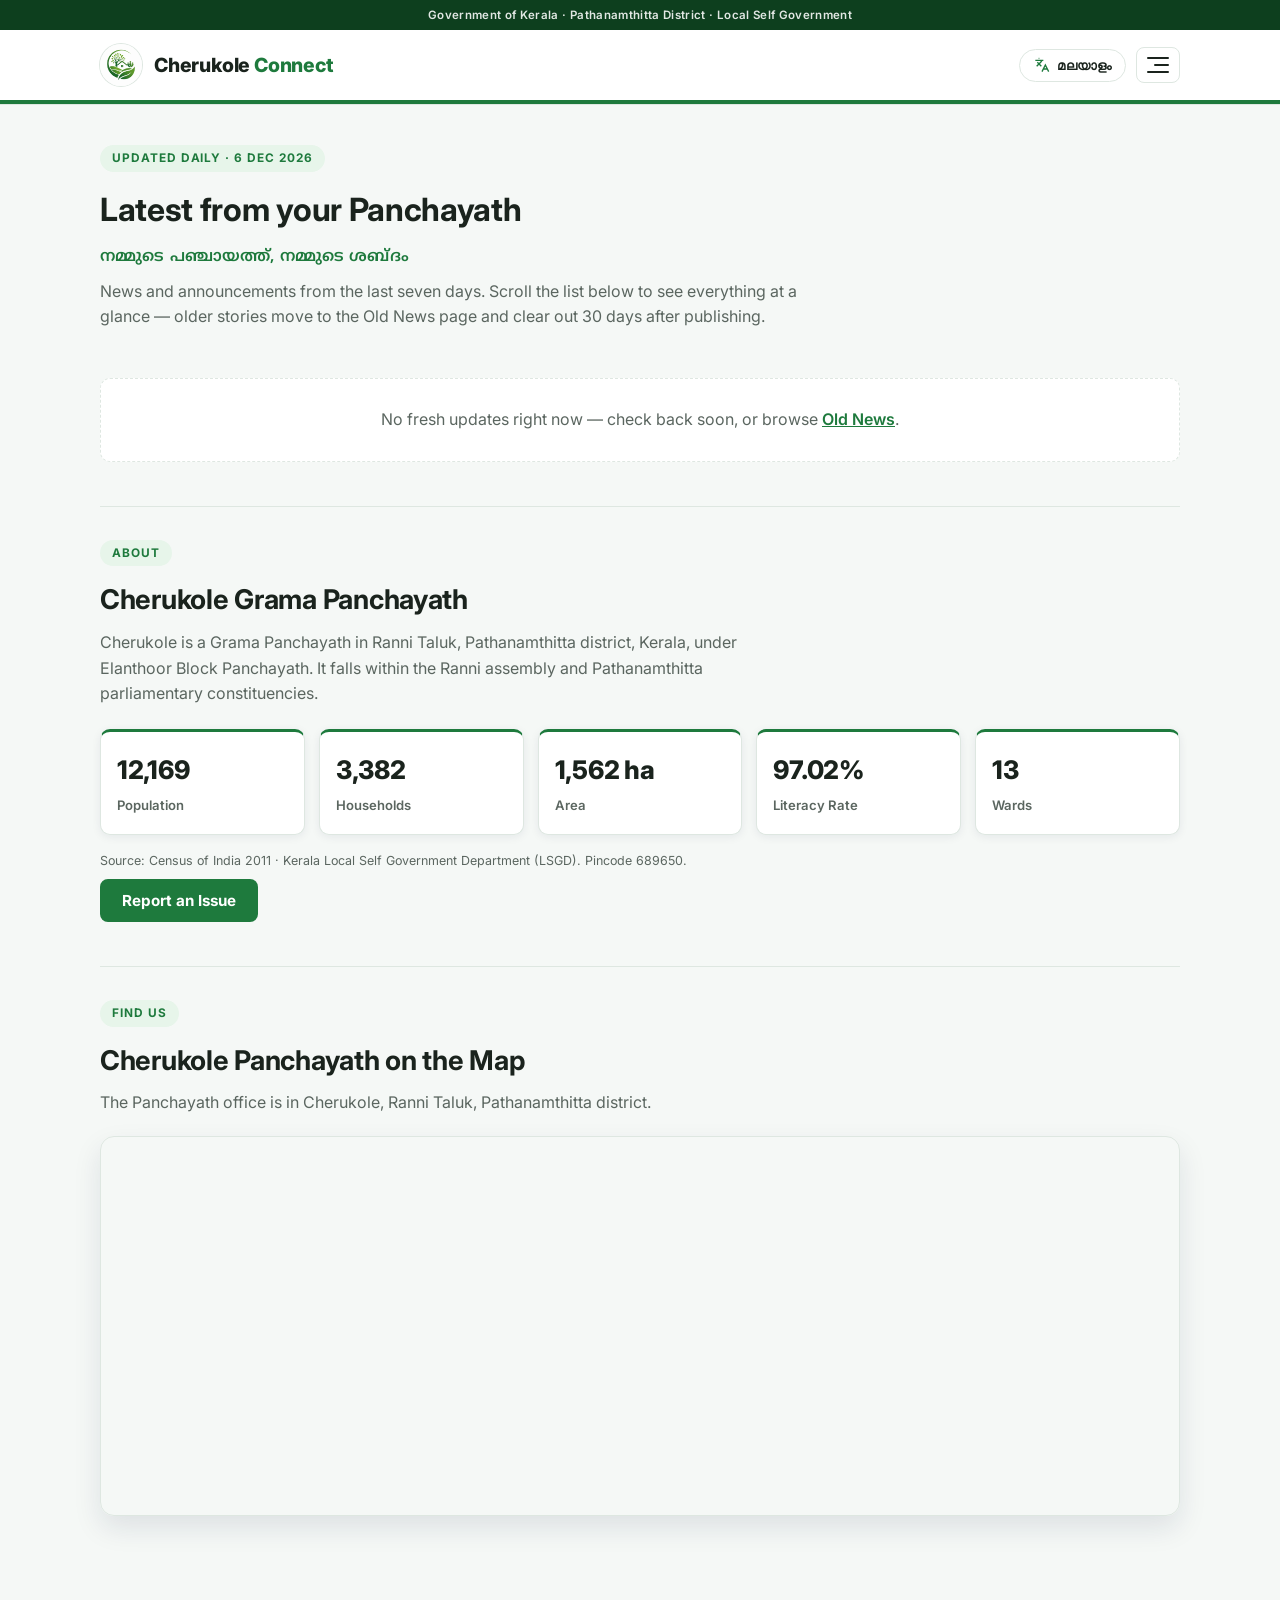
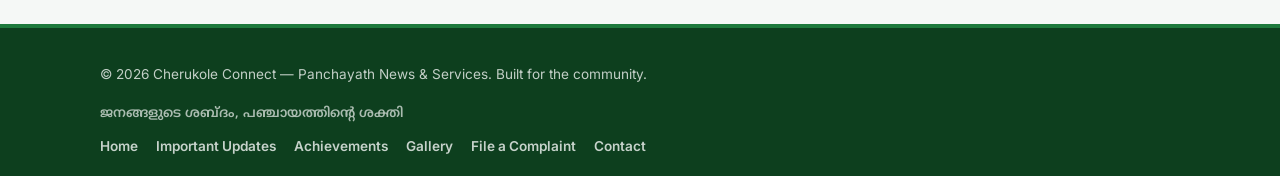
==== index.html @ ba0c5af2 "SEO audit and bug fixes; domain/ranking unaffected SEO/sitemap review: - sitemap.xml, robots.txt, CN" ====
<!DOCTYPE html>
<html lang="en">
<head>
<meta charset="UTF-8">
<meta name="viewport" content="width=device-width, initial-scale=1.0">
<title>Cherukole Connect | Official Portal of Cherukole Grama Panchayat</title>

<!-- ===== SEO: core meta tags ===== -->
<meta name="description" content="Cherukole Connect is the official news and services portal for Cherukole Grama Panchayath, Kerala. Get the latest updates, announcements, achievements, gallery, and file complaints online.">
<meta name="keywords" content="Cherukole Grama Panchayath, Cherukole Connect, Kerala panchayath, panchayath news, panchayath services, grama panchayath, file complaint panchayath, ചെറുകോൽ ഗ്രാമപഞ്ചായത്ത്">
<meta name="author" content="Cherukole Grama Panchayath">
<meta name="robots" content="index, follow">
<link rel="canonical" href="https://cherukoleconnect.in/">

<!-- ===== SEO: Open Graph (Facebook/WhatsApp link previews) ===== -->
<meta property="og:type" content="website">
<meta property="og:site_name" content="Cherukole Connect">
<meta property="og:title" content="Cherukole Connect — Panchayath News &amp; Services">
<meta property="og:description" content="Official news and services portal for Cherukole Grama Panchayath, Kerala. Latest updates, achievements, gallery, and online complaint filing.">
<meta property="og:image" content="https://cherukoleconnect.in/logo.png">
<meta property="og:url" content="https://cherukoleconnect.in/">
<meta property="og:locale" content="en_IN">
<meta property="og:locale:alternate" content="ml_IN">

<!-- ===== SEO: Twitter Card ===== -->
<meta name="twitter:card" content="summary">
<meta name="twitter:title" content="Cherukole Connect — Panchayath News &amp; Services">
<meta name="twitter:description" content="Official news and services portal for Cherukole Grama Panchayath, Kerala.">
<meta name="twitter:image" content="https://cherukoleconnect.in/logo.png">

<!-- ===== SEO: favicon (reuses existing logo) ===== -->
<link rel="icon" type="image/png" href="logo.png">
<link rel="apple-touch-icon" href="logo.png">
<meta name="theme-color" content="#1E7A3D">

<!-- ===== SEO: structured data for local government org ===== -->
<script type="application/ld+json">
{
  "@context": "https://schema.org",
  "@type": "GovernmentOrganization",
  "name": "Cherukole Grama Panchayath",
  "alternateName": "Cherukole Connect",
  "url": "https://cherukoleconnect.in/",
  "logo": "https://cherukoleconnect.in/logo.png",
  "address": {
    "@type": "PostalAddress",
    "addressLocality": "Cherukole",
    "addressRegion": "Kerala",
    "postalCode": "689650",
    "addressCountry": "IN"
  }
}
</script>

<link rel="preconnect" href="https://fonts.googleapis.com">
<link rel="preconnect" href="https://fonts.gstatic.com" crossorigin>
<link href="https://fonts.googleapis.com/css2?family=Inter:wght@400;500;600;700;800&family=Noto+Sans+Malayalam:wght@400;500;600;700;800&display=swap" rel="stylesheet">
<link rel="stylesheet" href="styles.css">
</head>
<body>

<!-- ===== OFFICIAL STRIP — identifies this as a government/Panchayath
     site (state + district), not an emblem/seal (those aren't ours to
     reproduce) — just a plain text utility bar, a common pattern on
     Indian government portals. ===== -->
<div class="gov-strip" data-i18n="gov.strip">Government of Kerala &middot; Pathanamthitta District &middot; Local Self Government</div>

<!-- ===== HEADER ===== -->
<header class="site-header">
  <div class="header-inner">
    <div class="header-top">
      <div class="brand">
        <div class="brand-emblem">
          <img src="logo.png" alt="Cherukole Connect logo">
        </div>
        <div class="brand-text">
          <h1>Cherukole <span>Connect</span></h1>
        </div>
      </div>

      <div class="header-actions">
        <button class="lang-toggle" id="langToggle" type="button" aria-label="Switch language / ഭാഷ മാറ്റുക">
          <svg width="16" height="16" viewBox="0 0 24 24" fill="none" stroke="currentColor" stroke-width="2" aria-hidden="true"><path d="M5 8l6 6M4 14l6-6 2-3M2 5h12M7 2h1M22 22l-5-10-5 10M14 18h6"/></svg>
          <span id="langToggleLabel">മലയാളം</span>
        </button>
        <button class="nav-toggle" id="navToggle" aria-label="Toggle menu" aria-expanded="false">
          <span></span><span></span><span></span>
        </button>
      </div>
    </div>

    <nav class="site-nav" id="siteNav">
      <button class="nav-link active" data-tab="home" data-i18n="nav.home">Home</button>
      <button class="nav-link" data-tab="updates" data-i18n="nav.updates">Important Updates</button>
      <button class="nav-link" data-tab="achievements" data-i18n="nav.achievements">Achievements</button>
      <button class="nav-link" data-tab="oldnews" data-i18n="nav.oldnews">Old News</button>
      <button class="nav-link" data-tab="gallery" data-i18n="nav.gallery">Gallery</button>
      <button class="nav-link" data-tab="complaint" data-i18n="nav.complaint">File a Complaint</button>
      <button class="nav-link" data-tab="contact" data-i18n="nav.contact">Contact</button>
    </nav>
  </div>

  <div class="kasavu-border" aria-hidden="true"></div>
</header>

<main>

  <!-- ===== HOME / LATEST NEWS ===== -->
  <section class="tab-panel active" id="tab-home">

    <!-- ===== LIVE RAIN / WEATHER ALERT — hidden unless an active alert
         for the configured district is present in the sheet; polls on
         the same auto-refresh cycle as the rest of the site content. ===== -->
    <div class="weather-alert-banner" id="weatherAlertBanner" role="alert" hidden>
      <span class="weather-alert-dot" aria-hidden="true"></span>
      <div class="weather-alert-text">
        <p class="weather-alert-headline" id="weatherAlertHeadline"></p>
        <p class="weather-alert-detail" id="weatherAlertDetail"></p>
      </div>
      <span class="weather-alert-updated" id="weatherAlertUpdated"></span>
    </div>

    <!-- Auto-rotating image carousel — highlights from the Gallery -->
    <div class="carousel" id="homeCarousel" role="region" aria-roledescription="carousel" aria-label="Panchayath highlights">
      <div class="carousel-track" id="carouselTrack"></div>

      <button type="button" class="carousel-arrow carousel-arrow-prev" id="carouselPrev" aria-label="Previous slide">
        <svg width="20" height="20" viewBox="0 0 24 24" fill="none" stroke="currentColor" stroke-width="2.4"><path d="M15 18l-6-6 6-6"/></svg>
      </button>
      <button type="button" class="carousel-arrow carousel-arrow-next" id="carouselNext" aria-label="Next slide">
        <svg width="20" height="20" viewBox="0 0 24 24" fill="none" stroke="currentColor" stroke-width="2.4"><path d="M9 18l6-6-6-6"/></svg>
      </button>

      <div class="carousel-dots" id="carouselDots" role="tablist" aria-label="Slide selector"></div>
    </div>

    <div class="hero">
      <p class="eyebrow"><span data-i18n="home.eyebrow">Updated daily</span> &middot; <span id="todayDate"></span></p>
      <h2 data-i18n="home.title">Latest from your Panchayath</h2>
      <p class="hero-tagline-ml">നമ്മുടെ പഞ്ചായത്ത്, നമ്മുടെ ശബ്ദം</p>
      <p class="hero-sub" data-i18n="home.sub">News and announcements from the last seven days. Scroll the list below to see everything at a glance — older stories move to the Old News page and clear out 30 days after publishing.</p>
    </div>

    <!-- Uniform-size news cards in a scrollable panel -->
    <div class="latest-scroll" id="latestScroll">
      <div class="news-grid" id="latestNewsGrid"></div>
    </div>
    <p class="empty-state" id="latestEmptyState" hidden><span data-i18n="home.emptyPre">No fresh updates right now &mdash; check back soon, or browse</span> <button class="link-btn" data-tab="oldnews" data-i18n="nav.oldnews">Old News</button>.</p>

    <!-- ===== ABOUT — factual background on the Panchayath itself.
         Static (edited in this file, not the Sheet) since it changes
         almost never. Figures are from Census 2011 and Kerala LSGD
         records; sourced and dated in the small print below so it's
         clear this isn't live data. ===== -->
    <div class="about-section">
      <div class="helpdesk-heading">
        <p class="eyebrow" data-i18n="about.eyebrow">About</p>
        <h2 data-i18n="about.title">Cherukole Grama Panchayath</h2>
        <p class="hero-sub" data-i18n="about.desc">Cherukole is a Grama Panchayath in Ranni Taluk, Pathanamthitta district, Kerala, under Elanthoor Block Panchayath. It falls within the Ranni assembly and Pathanamthitta parliamentary constituencies.</p>
      </div>
      <div class="about-grid">
        <div class="about-stat">
          <span class="about-stat-value">12,169</span>
          <span class="about-stat-label" data-i18n="about.population">Population</span>
        </div>
        <div class="about-stat">
          <span class="about-stat-value">3,382</span>
          <span class="about-stat-label" data-i18n="about.households">Households</span>
        </div>
        <div class="about-stat">
          <span class="about-stat-value">1,562 ha</span>
          <span class="about-stat-label" data-i18n="about.area">Area</span>
        </div>
        <div class="about-stat">
          <span class="about-stat-value">97.02%</span>
          <span class="about-stat-label" data-i18n="about.literacy">Literacy Rate</span>
        </div>
        <div class="about-stat">
          <span class="about-stat-value">13</span>
          <span class="about-stat-label" data-i18n="about.wards">Wards</span>
        </div>
      </div>
      <p class="about-source" data-i18n="about.source">Source: Census of India 2011 &middot; Kerala Local Self Government Department (LSGD). Pincode 689650.</p>
    </div>

    <!-- ===== HELP DESK — quick-dial contacts for officials & ward members ===== -->
    <div class="helpdesk-section" id="helpDeskSection">
      <div class="helpdesk-heading">
        <p class="eyebrow" data-i18n="helpdesk.eyebrow">Quick Contacts</p>
        <h2 data-i18n="helpdesk.title">Help Desk</h2>
        <p class="hero-sub" data-i18n="helpdesk.sub">Reach out directly to Panchayath officials and ward members — tap a card to call.</p>
      </div>
      <div class="helpdesk-grid" id="helpDeskGrid"></div>
      <p class="helpdesk-subhead" id="helpDeskWardHeading" data-i18n="helpdesk.wardHeading" hidden>Ward Members</p>
      <div class="helpdesk-grid helpdesk-grid-ward" id="helpDeskWardGrid"></div>
    </div>

    <button type="button" class="btn-secondary report-issue-btn" data-tab="complaint" data-i18n="home.reportIssue">Report an Issue</button>

    <!-- ===== MAP — location of the Panchayath. Plain Google Maps
         embed by place name (no API key needed), so it needs no
         setup and won't break if never configured further. ===== -->
    <div class="map-section">
      <div class="helpdesk-heading">
        <p class="eyebrow" data-i18n="map.eyebrow">Find Us</p>
        <h2 data-i18n="map.title">Cherukole Panchayath on the Map</h2>
        <p class="hero-sub" data-i18n="map.sub">The Panchayath office is in Cherukole, Ranni Taluk, Pathanamthitta district.</p>
      </div>
      <div class="map-embed">
        <iframe
          src="https://www.google.com/maps?q=Cherukole+Grama+Panchayat+Office,+Pathanamthitta,+Kerala&output=embed"
          loading="lazy"
          referrerpolicy="no-referrer-when-downgrade"
          title="Map showing Cherukole Grama Panchayath"></iframe>
      </div>
    </div>

  </section>

  <!-- ===== IMPORTANT UPDATES ===== -->
  <section class="tab-panel" id="tab-updates">
    <div class="hero hero-small">
      <p class="eyebrow" data-i18n="updates.eyebrow">Notices &amp; Circulars</p>
      <h2 data-i18n="updates.title">Important Updates</h2>
      <p class="hero-sub" data-i18n="updates.sub">Deadlines, office notices, and announcements that need your attention.</p>
    </div>
    <div class="updates-list" id="updatesGrid"></div>
    <p class="empty-state" id="updatesEmptyState" hidden data-i18n="updates.empty">No important updates at the moment.</p>
  </section>

  <!-- ===== ACHIEVEMENTS ===== -->
  <section class="tab-panel" id="tab-achievements">
    <div class="hero hero-small">
      <p class="eyebrow" data-i18n="achievements.eyebrow">Milestones</p>
      <h2 data-i18n="achievements.title">Achievements</h2>
      <p class="hero-sub" data-i18n="achievements.sub">Projects completed and recognitions earned by the Panchayath.</p>
    </div>
    <div class="achievements-grid" id="achievementsGrid"></div>
    <p class="empty-state" id="achievementsEmptyState" hidden data-i18n="achievements.empty">No achievements listed yet.</p>
  </section>

  <!-- ===== OLD NEWS ===== -->
  <section class="tab-panel" id="tab-oldnews">
    <div class="hero hero-small">
      <p class="eyebrow" data-i18n="oldnews.eyebrow">Archive</p>
      <h2 data-i18n="nav.oldnews">Old News</h2>
      <p class="hero-sub" data-i18n="oldnews.sub">Stories older than seven days live here for 30 days from their publish date, then they're cleared automatically.</p>
    </div>
    <div class="news-list" id="oldNewsGrid"></div>
    <p class="empty-state" id="oldEmptyState" hidden data-i18n="oldnews.empty">Nothing in the archive at the moment.</p>
  </section>

  <!-- ===== GALLERY ===== -->
  <section class="tab-panel" id="tab-gallery">
    <div class="hero hero-small">
      <p class="eyebrow" data-i18n="gallery.eyebrow">Around the Panchayath</p>
      <h2 data-i18n="gallery.title">Photo Gallery</h2>
      <p class="hero-sub" data-i18n="gallery.sub">Capturing Cherukole Panchayath's initiatives, emergency response, community events, and public services.</p>
    </div>
    <div class="gallery-grid" id="galleryGrid"></div>
  </section>

  <!-- ===== COMPLAINT BOX ===== -->
  <section class="tab-panel" id="tab-complaint">
    <div class="hero hero-small">
      <p class="eyebrow" data-i18n="complaint.eyebrow">Grievance Redressal</p>
      <h2 data-i18n="nav.complaint">File a Complaint</h2>
      <p class="hero-tagline-ml">പ്രശ്നങ്ങൾ റിപ്പോർട്ട് ചെയ്യൂ, മാറ്റം സൃഷ്ടിക്കൂ</p>
      <p class="hero-sub" data-i18n="complaint.sub">Fill in the details below. Submitting opens WhatsApp with your message pre-filled, ready to send to the Panchayath office.</p>
    </div>

    <form class="panel-card form-card" id="complaintForm">
      <label>
        <span data-i18n="complaint.name">Full name</span>
        <input type="text" id="cName" required data-i18n-placeholder="complaint.namePh" placeholder="Your name">
      </label>
      <label>
        <span data-i18n="complaint.ward">Ward / area</span>
        <input type="text" id="cWard" data-i18n-placeholder="complaint.wardPh" placeholder="e.g. Ward 7">
      </label>
      <label>
        <span data-i18n="complaint.phone">Phone number</span>
        <input type="tel" id="cPhone" required data-i18n-placeholder="complaint.phonePh" placeholder="10-digit mobile number">
      </label>
      <label>
        <span data-i18n="complaint.details">Complaint details</span>
        <textarea id="cMessage" rows="5" required data-i18n-placeholder="complaint.detailsPh" placeholder="Describe the issue&hellip;"></textarea>
      </label>
      <button type="submit" class="btn-primary">
        <svg width="18" height="18" viewBox="0 0 24 24" fill="currentColor" aria-hidden="true"><path d="M17.5 14.4c-.3-.1-1.6-.8-1.9-.9-.3-.1-.4-.1-.6.1-.2.3-.7.9-.8 1-.1.2-.3.2-.5.1-1.5-.7-2.4-1.3-3.4-2.9-.3-.4.3-.4.7-1.3.1-.2 0-.4 0-.5C11 9.7 10.6 8.6 10.4 8.1c-.2-.4-.4-.4-.6-.4h-.5c-.2 0-.5.1-.7.3-.3.3-1 1-1 2.4s1.1 2.8 1.2 3c.1.2 2.1 3.2 5.1 4.5.7.3 1.3.5 1.7.6.7.2 1.4.2 1.9.1.6-.1 1.6-.7 1.9-1.3.2-.6.2-1.2.2-1.3-.1-.1-.3-.2-.6-.3z"/><path d="M12 2C6.5 2 2 6.5 2 12c0 1.9.5 3.7 1.5 5.3L2 22l4.9-1.3C8.4 21.5 10.1 22 12 22c5.5 0 10-4.5 10-10S17.5 2 12 2zm0 18c-1.7 0-3.3-.5-4.7-1.3l-.3-.2-3.2.9.9-3.1-.2-.3C3.6 14.5 3 13.3 3 12c0-5 4-9 9-9s9 4 9 9-4 9-9 9z"/></svg>
        <span data-i18n="complaint.send">Send via WhatsApp</span>
      </button>
      <p class="form-note" data-i18n="complaint.note">You'll be redirected to WhatsApp to review and send your message.</p>
    </form>
  </section>

  <!-- ===== CONTACT ===== -->
  <section class="tab-panel" id="tab-contact">
    <div class="hero hero-small">
      <p class="eyebrow" data-i18n="contact.eyebrow">Get in Touch</p>
      <h2 data-i18n="contact.title">Contact the Office</h2>
      <p class="hero-sub" data-i18n="contact.sub">Visit, call, or write to us &mdash; we're here on working days.</p>
    </div>

    <div class="contact-grid">
      <div class="panel-card contact-info">
        <h3 data-i18n="contact.officeTitle">Panchayath Office</h3>
        <ul>
          <li>
            <svg width="18" height="18" viewBox="0 0 24 24" fill="none" stroke="currentColor" stroke-width="2"><path d="M12 21s-7-6.5-7-11a7 7 0 0 1 14 0c0 4.5-7 11-7 11z"/><circle cx="12" cy="10" r="2.5"/></svg>
            <span data-i18n="contact.address">Cherukole, Pathanamthitta, Kerala &ndash; 689650</span>
          </li>
          <li>
            <svg width="18" height="18" viewBox="0 0 24 24" fill="none" stroke="currentColor" stroke-width="2"><path d="M22 16.9v3a2 2 0 0 1-2.2 2 19.8 19.8 0 0 1-8.6-3 19.5 19.5 0 0 1-6-6 19.8 19.8 0 0 1-3-8.7A2 2 0 0 1 4.1 2h3a2 2 0 0 1 2 1.7c.1.9.3 1.8.6 2.7a2 2 0 0 1-.4 2.1L8.1 9.6a16 16 0 0 0 6 6l1.1-1.2a2 2 0 0 1 2.1-.4c.9.3 1.8.5 2.7.6a2 2 0 0 1 1.7 2z"/></svg>
            <span>0468&ndash;2212098 &nbsp;/&nbsp; <span id="contactWaDisplay">+91 XXXXX XXXXX</span></span>
          </li>
          <li>
            <svg width="18" height="18" viewBox="0 0 24 24" fill="none" stroke="currentColor" stroke-width="2"><rect x="3" y="5" width="18" height="14" rx="2"/><path d="m3 7 9 6 9-6"/></svg>
            <span>cherukolegp@gmail.com</span>
          </li>
          <li>
            <svg width="18" height="18" viewBox="0 0 24 24" fill="none" stroke="currentColor" stroke-width="2"><circle cx="12" cy="12" r="9"/><path d="M12 7v5l3 3"/></svg>
            <span data-i18n="contact.hours">Monday&ndash;Saturday, 10:00 AM &ndash; 5:00 PM</span>
          </li>
        </ul>
      </div>

      <form class="panel-card form-card" id="contactForm">
        <label>
          <span data-i18n="contact.name">Name</span>
          <input type="text" id="ctName" required data-i18n-placeholder="contact.namePh" placeholder="Your name">
        </label>
        <label>
          <span data-i18n="contact.email">Email</span>
          <input type="email" id="ctEmail" required data-i18n-placeholder="contact.emailPh" placeholder="you@example.com">
        </label>
        <label>
          <span data-i18n="contact.message">Message</span>
          <textarea id="ctMessage" rows="4" required data-i18n-placeholder="contact.messagePh" placeholder="How can we help?"></textarea>
        </label>
        <button type="submit" class="btn-secondary" data-i18n="contact.send">Send Message</button>
        <p class="form-note" data-i18n="contact.note">Opens your email app with this message ready to send.</p>
      </form>
    </div>
  </section>

</main>

<footer class="site-footer">
  <div class="kasavu-border" aria-hidden="true"></div>
  <div class="footer-inner">
    <div class="footer-main">
      <p><span>&copy;</span> <span id="year"></span> <span data-i18n="footer.text">Cherukole Connect &mdash; Panchayath News &amp; Services. Built for the community.</span></p>
      <p class="footer-tagline-ml">ജനങ്ങളുടെ ശബ്ദം, പഞ്ചായത്തിന്റെ ശക്തി</p>
    </div>
    <div class="footer-links">
      <button class="link-btn" data-tab="home" data-i18n="nav.home">Home</button>
      <button class="link-btn" data-tab="updates" data-i18n="nav.updates">Important Updates</button>
      <button class="link-btn" data-tab="achievements" data-i18n="nav.achievements">Achievements</button>
      <button class="link-btn" data-tab="gallery" data-i18n="nav.gallery">Gallery</button>
      <button class="link-btn" data-tab="complaint" data-i18n="nav.complaint">File a Complaint</button>
      <button class="link-btn" data-tab="contact" data-i18n="nav.contact">Contact</button>
    </div>
  </div>
</footer>

<script src="script.js"></script>
</body>
</html>
---- styles.css ----
/* =========================================================
   TOKENS
   Modern, minimal civic/government palette, tied to the actual
   logo mark: a clean mid-dark green as primary, warm amber for
   emphasis/alerts, neutral (faintly green-tinted) grays. Deliberately
   flat — no gradients, no gold, no ornamental texture.
   ========================================================= */
:root{
  --white:      #FFFFFF;
  --paper:      #F5F8F6;   /* page background */
  --surface:    #FFFFFF;   /* card/panel background */
  --ink:        #1A231D;
  --ink-soft:   #5B6660;
  --border:     #DEE7E1;

  --primary:       #1E7A3D;  /* logo green */
  --primary-dark:  #145C2C;
  --primary-darker:#0D3F1E;
  --primary-light: #E7F5EA;  /* pale green tint for surfaces */

  --accent:       #C4780F;  /* amber — CTAs, highlights, "fresh" tags */
  --accent-light: #FCEFD9;
  --accent-dark:  #93590A;

  --danger:       #B3261E;
  --danger-light: #FBEAE9;
  --warning:      #C4780F;
  --warning-light:#FCEFD9;
  --caution:      #A38300;
  --caution-light:#FBF6DC;

  --font-body:    'Inter', 'Mukta', sans-serif;
  --font-body-ml: 'Noto Sans Malayalam', 'Inter', sans-serif;
  --font-display: 'Inter', 'Mukta', sans-serif;

  --radius:    10px;
  --radius-lg: 14px;
  --shadow:    0 12px 28px rgba(18,32,64,.10);
  --shadow-sm: 0 2px 10px rgba(18,32,64,.07);
}

*{ box-sizing: border-box; }
html{ scroll-behavior: smooth; }

html, body{
  max-width: 100%;
  overflow-x: hidden;
}

body{
  margin:0;
  background: var(--paper);
  color: var(--ink);
  font-family: var(--font-body);
  font-size: 16px;
  line-height: 1.6;
}

html[lang="ml"] body{
  font-family: var(--font-body-ml);
}
html[lang="ml"] h1, html[lang="ml"] h2, html[lang="ml"] h3{
  font-family: var(--font-body-ml);
  font-weight: 700;
}

/* The "CherukoleConnect" wordmark stays in Latin script even when
   the site is switched to Malayalam. */
html[lang="ml"] .brand-text h1{
  font-family: var(--font-display);
  font-weight: 800;
}

h1,h2,h3{
  font-family: var(--font-display);
  font-weight: 700;
  color: var(--ink);
  margin: 0 0 .3em;
  letter-spacing: -.01em;
}

a{ color: inherit; }
button{ font-family: inherit; cursor:pointer; }

/* =========================================================
   TOP IDENTITY BAR — a single flat strip of institutional
   blue, standing in for the old decorative kasavu border.
   Quiet, flat, and unambiguous rather than ornamental.
   ========================================================= */
.kasavu-border{
  height: 4px;
  width: 100%;
  background: var(--primary);
}

/* =========================================================
   GOV STRIP — plain text utility bar identifying this as a
   government/Panchayath site (state + district), the way most
   Indian government portals lead with one. Deliberately just
   text on a flat dark surface — no emblem/seal, since those
   aren't ours to reproduce.
   ========================================================= */
.gov-strip{
  background: var(--primary-darker);
  color: rgba(255,255,255,.88);
  font-size: .72rem;
  font-weight: 600;
  letter-spacing: .03em;
  text-align: center;
  padding: 6px 16px;
}

/* =========================================================
   HEADER — clean white bar, sticky, minimal chrome.
   ========================================================= */
.site-header{
  background: var(--white);
  color: var(--ink);
  position: sticky;
  top: 0;
  z-index: 100;
  box-shadow: 0 1px 0 var(--border);
}

.header-inner{
  max-width: 1120px;
  margin: 0 auto;
  padding: 14px 20px;
  position: relative;
}

.header-top{
  padding: 0;
  display: flex;
  align-items: center;
  justify-content: space-between;
  gap: 20px;
}

.brand{
  display:flex;
  align-items:center;
  gap: 12px;
  min-width: 0;
}

.brand-emblem{
  flex-shrink:0;
  width: 42px;
  height: 42px;
  border-radius: 50%;
  background: var(--white);
  display: flex;
  align-items: center;
  justify-content: center;
  overflow: hidden;
  box-shadow: 0 0 0 1px var(--border);
  transition: box-shadow .2s ease;
}
.brand-emblem img{
  width: 100%;
  height: 100%;
  object-fit: cover;
  display: block;
}
.brand:hover .brand-emblem{
  box-shadow: 0 0 0 1px var(--primary);
}

.brand-text h1{
  font-family: var(--font-display);
  font-size: 1.28rem;
  font-weight: 800;
  color: var(--ink);
  margin:0;
  line-height: 1.15;
  letter-spacing: -.01em;
}
.brand-text h1 span{ color: var(--primary); }

.brand-text{
  padding-bottom: 0;
  border-bottom: none;
}

html[lang="en"] .brand-text h1,
html[lang="ml"] .brand-text h1{ font-size: 1.22rem; }

.header-actions{
  display: flex;
  align-items: center;
  gap: 10px;
  flex-shrink: 0;
}

.lang-toggle{
  display: inline-flex;
  align-items: center;
  gap: 7px;
  background: var(--white);
  border: 1px solid var(--border);
  color: var(--ink);
  padding: 7px 14px;
  border-radius: 999px;
  font-size: .82rem;
  font-weight: 700;
  letter-spacing: .01em;
  transition: background .15s ease, border-color .15s ease;
  white-space: nowrap;
}
.lang-toggle svg{ color: var(--primary); flex-shrink: 0; }
.lang-toggle:hover{
  background: var(--primary-light);
  border-color: var(--primary);
}

.nav-toggle{
  display:flex;
  flex-direction: column;
  justify-content: center;
  align-items: flex-end;
  gap:5px;
  background: var(--white);
  border: 1px solid var(--border);
  border-radius: 8px;
  padding: 9px 10px;
  transition: background .15s ease, border-color .15s ease;
}
.nav-toggle:hover{
  background: var(--primary-light);
  border-color: var(--primary);
}
.nav-toggle span{
  height: 2px; background: var(--ink); display:block; border-radius: 2px;
}
.nav-toggle span:nth-child(1){ width: 22px; }
.nav-toggle span:nth-child(2){ width: 15px; }
.nav-toggle span:nth-child(3){ width: 22px; }

.site-nav{
  display:none;
  padding: 12px 0 2px;
  flex-direction: column;
  gap: 4px;
  border-top: 1px solid var(--border);
  margin-top: 12px;
}
.site-nav.open{ display:flex; animation: fadeIn .2s ease; }

.nav-link{
  background: none;
  border: 1px solid transparent;
  color: var(--ink-soft);
  padding: 9px 14px;
  border-radius: 8px;
  font-size: .92rem;
  font-weight: 600;
  letter-spacing: .01em;
  text-align: left;
  transition: all .15s ease;
}
.nav-link:hover{
  color: var(--ink);
  background: var(--primary-light);
}
.nav-link.active{
  background: var(--primary);
  color: var(--white);
}

/* =========================================================
   MAIN / TABS
   ========================================================= */
main{
  max-width: 1120px;
  margin: 0 auto;
  padding: 32px 20px 60px;
  width: 100%;
}

.tab-panel{ display: none; animation: fadeIn .2s ease; }
.tab-panel.active{ display: block; }

@keyframes fadeIn{
  from{ opacity:0; transform: translateY(6px); }
  to{ opacity:1; transform: translateY(0); }
}

.hero{ max-width: 700px; margin-bottom: 28px; }
.hero-small{ margin-bottom: 26px; }

.eyebrow{
  display: inline-block;
  text-transform: uppercase;
  letter-spacing: .08em;
  font-size: .74rem;
  font-weight: 700;
  color: var(--primary);
  background: var(--primary-light);
  padding: 4px 12px;
  border-radius: 999px;
  margin: 0 0 12px;
}

.hero h2{
  font-size: 2rem;
  position: relative;
  padding-bottom: 0;
}
.hero h2::after{ content: none; }
.hero-sub{ color: var(--ink-soft); margin-top: 8px; }

.hero-tagline-ml{
  font-family: var(--font-body-ml);
  font-weight: 600;
  font-size: 1rem;
  color: var(--primary);
  margin: 2px 0 0;
  letter-spacing: .01em;
}

.link-btn{
  background:none; border:none; text-decoration: underline;
  color: var(--primary); font-weight:600; padding:0; font-size: inherit;
}

/* =========================================================
   LIVE RAIN / WEATHER ALERT BANNER
   ========================================================= */
.weather-alert-banner{
  display:flex;
  align-items:flex-start;
  gap: 14px;
  border-radius: var(--radius);
  padding: 16px 18px;
  margin: 0 0 26px;
  box-shadow: var(--shadow-sm);
  border: 1px solid transparent;
}
.weather-alert-banner[hidden]{ display:none; }

.weather-alert-dot{
  flex: 0 0 auto;
  width: 12px;
  height: 12px;
  border-radius: 50%;
  margin-top: 5px;
  position: relative;
}
.weather-alert-dot::after{
  content: "";
  position: absolute;
  inset: -6px;
  border-radius: 50%;
  animation: weatherAlertPulse 1.8s ease-out infinite;
}

.weather-alert-text{ flex: 1; min-width: 0; }
.weather-alert-headline{
  margin: 0;
  font-weight: 700;
  font-size: 1rem;
  overflow-wrap: break-word;
}
.weather-alert-detail{
  margin: 4px 0 0;
  font-size: .88rem;
  opacity: .9;
  overflow-wrap: break-word;
}

.weather-alert-updated{
  flex: 0 0 auto;
  font-size: .74rem;
  opacity: .75;
  white-space: nowrap;
}

.weather-alert-banner.level-red{
  background: var(--danger-light);
  border-color: rgba(179,38,30,.3);
  color: #7A1616;
}
.weather-alert-banner.level-red .weather-alert-dot{ background: #D62828; }
.weather-alert-banner.level-red .weather-alert-dot::after{ background: rgba(214,40,40,.35); }

.weather-alert-banner.level-orange{
  background: var(--warning-light);
  border-color: rgba(196,120,15,.3);
  color: #7A4A08;
}
.weather-alert-banner.level-orange .weather-alert-dot{ background: #E08A1C; }
.weather-alert-banner.level-orange .weather-alert-dot::after{ background: rgba(224,138,28,.35); }

.weather-alert-banner.level-yellow{
  background: var(--caution-light);
  border-color: rgba(163,131,0,.3);
  color: #5C4A05;
}
.weather-alert-banner.level-yellow .weather-alert-dot{ background: #D4B106; }
.weather-alert-banner.level-yellow .weather-alert-dot::after{ background: rgba(212,177,6,.35); }

@keyframes weatherAlertPulse{
  0%{ transform: scale(.4); opacity: .9; }
  100%{ transform: scale(1.7); opacity: 0; }
}

@media (max-width: 480px){
  .weather-alert-banner{ flex-direction: column; padding: 14px; gap: 8px; }
  .weather-alert-updated{ align-self: flex-start; }
}

@media (prefers-reduced-motion: reduce){
  .weather-alert-dot::after{ animation: none; }
}

/* =========================================================
   HOME CAROUSEL
   ========================================================= */
.carousel{
  position: relative;
  width: 100%;
  aspect-ratio: 16/7;
  min-height: 200px;
  max-height: 440px;
  border-radius: var(--radius-lg);
  overflow: hidden;
  background: var(--primary-light);
  box-shadow: var(--shadow);
  margin: 0 0 30px;
}

.carousel-track{
  position: absolute;
  inset: 0;
  display: flex;
  width: 100%;
  height: 100%;
  transition: transform .5s ease;
}

.carousel-slide{
  position: relative;
  flex: 0 0 100%;
  width: 100%;
  height: 100%;
}
.carousel-slide img{
  width: 100%;
  height: 100%;
  object-fit: cover;
  display: block;
}
.carousel-slide .carousel-caption{
  position: absolute;
  left: 0; right: 0; bottom: 0;
  background: linear-gradient(to top, rgba(12,37,73,.82), transparent);
  color: var(--white);
  font-weight: 700;
  font-size: .95rem;
  padding: 34px 18px 14px;
}

.carousel-arrow{
  position: absolute;
  top: 50%;
  transform: translateY(-50%);
  width: 38px;
  height: 38px;
  border-radius: 50%;
  border: 1px solid rgba(255,255,255,.4);
  background: rgba(12,37,73,.55);
  color: var(--white);
  display: flex;
  align-items: center;
  justify-content: center;
  transition: background .15s ease;
  z-index: 2;
}
.carousel-arrow:hover{ background: rgba(12,37,73,.8); }
.carousel-arrow-prev{ left: 12px; }
.carousel-arrow-next{ right: 12px; }

.carousel-dots{
  position: absolute;
  left: 0; right: 0;
  bottom: 12px;
  display: flex;
  justify-content: center;
  gap: 8px;
  z-index: 2;
}
.carousel-dot{
  width: 8px;
  height: 8px;
  border-radius: 50%;
  border: 1.5px solid rgba(255,255,255,.8);
  background: rgba(255,255,255,.35);
  padding: 0;
  cursor: pointer;
  transition: background .15s ease, transform .15s ease;
}
.carousel-dot.active{ background: var(--white); transform: scale(1.15); }

/* =========================================================
   NEWS SECTION
   ========================================================= */
.latest-scroll{
  padding: 4px 0 0;
  margin: 0;
}

.news-grid{
  display: grid;
  grid-template-columns: repeat(auto-fill, minmax(270px, 1fr));
  gap: 20px;
  min-width: 0;
  align-items: stretch;
}

.news-card{
  background: var(--surface);
  border-radius: var(--radius);
  overflow: hidden;
  box-shadow: var(--shadow-sm);
  border: 1px solid var(--border);
  display: flex;
  flex-direction: column;
  height: 360px;
  min-width: 0;
  transition: box-shadow .18s ease, border-color .18s ease;
}
.news-card:hover{ box-shadow: var(--shadow); border-color: var(--primary); }

.news-card-img{
  width: 100%;
  height: 150px;
  flex: 0 0 150px;
  background: var(--primary-light);
  display:flex; align-items:center; justify-content:center;
  color: var(--primary);
  overflow: hidden;
}
.news-card-img img{ width:100%; height:100%; object-fit: cover; display:block; }

.news-card-body{
  padding: 16px 18px 16px;
  display:flex; flex-direction:column; gap:8px; flex:1;
  min-width: 0;
  min-height: 0;
}

.news-card-meta{
  display:flex; align-items:center; gap:8px;
  font-size: .76rem; color: var(--ink-soft); text-transform: uppercase; letter-spacing:.04em;
}
.pill{
  background: var(--primary-light);
  color: var(--primary-dark);
  padding: 2px 9px;
  border-radius: 999px;
  font-weight: 700;
  white-space: nowrap;
}
.pill.pill-fresh{ background: var(--accent); color: var(--white); }

.news-card h3{
  font-family: var(--font-body);
  font-weight: 700;
  font-size: 1.02rem;
  line-height: 1.3;
  color: var(--ink);
  margin: 2px 0 0;
  overflow-wrap: break-word;
  display: -webkit-box;
  -webkit-line-clamp: 2;
  -webkit-box-orient: vertical;
  overflow: hidden;
}

.news-card p{
  color: var(--ink-soft);
  font-size: .9rem;
  margin:0;
  flex:1;
  overflow-wrap: break-word;
  display: -webkit-box;
  -webkit-line-clamp: 2;
  -webkit-box-orient: vertical;
  overflow: hidden;
}

.news-card-footer{
  font-size: .78rem;
  color: var(--ink-soft);
  font-weight: 600;
  margin-top: auto;
  padding-top: 4px;
  border-top: 1px solid var(--border);
}

.news-list{
  display: flex;
  flex-direction: column;
  gap: 12px;
  min-width: 0;
}
.news-list-item{
  display: flex;
  flex-direction: column;
  align-items: stretch;
  gap: 12px;
  background: var(--surface);
  border: 1px solid var(--border);
  border-radius: var(--radius);
  box-shadow: var(--shadow-sm);
  padding: 12px;
  min-width: 0;
  transition: box-shadow .18s ease, border-color .18s ease;
}
.news-list-item:hover{ box-shadow: var(--shadow); border-color: var(--primary); }
.news-list-thumb{
  flex: 0 0 auto;
  width: 100%;
  height: 180px;
  border-radius: 8px;
  overflow: hidden;
  background: var(--primary-light);
  display:flex; align-items:center; justify-content:center;
  color: var(--primary);
}
.news-list-thumb img{ width:100%; height:100%; object-fit:cover; display:block; }
.news-list-body{
  min-width: 0;
  flex: 1;
  display:flex; flex-direction:column; gap:2px;
}
.news-list-body h3{
  font-family: var(--font-body);
  font-weight: 700;
  font-size: .98rem;
  margin: 0;
  color: var(--ink);
  white-space: nowrap;
  overflow: hidden;
  text-overflow: ellipsis;
}
.news-list-body p{
  margin: 0;
  font-size: .85rem;
  color: var(--ink-soft);
  white-space: nowrap;
  overflow: hidden;
  text-overflow: ellipsis;
}
.news-list-meta{
  flex: 0 0 auto;
  font-size: .78rem;
  color: var(--ink-soft);
  white-space: nowrap;
}

.section-subhead{
  font-size: 1.08rem;
  font-weight: 700;
  font-family: var(--font-body);
  color: var(--ink);
  margin: 30px 0 14px;
}
.section-subhead:first-child{ margin-top: 0; }

.empty-state{
  color: var(--ink-soft);
  padding: 28px 24px;
  background: var(--surface);
  border: 1px dashed var(--border);
  border-radius: var(--radius);
  text-align: center;
}

/* =========================================================
   IMPORTANT UPDATES
   ========================================================= */
.updates-list{
  display: flex;
  flex-direction: column;
  gap: 14px;
  min-width: 0;
}
.update-item{
  display: flex;
  gap: 14px;
  align-items: flex-start;
  background: var(--surface);
  border: 1px solid var(--border);
  border-left: 4px solid var(--primary);
  border-radius: var(--radius);
  box-shadow: var(--shadow-sm);
  padding: 16px 18px;
  min-width: 0;
}
.update-item.priority-urgent{ border-left-color: var(--danger); }

.update-icon{
  flex: 0 0 auto;
  width: 38px;
  height: 38px;
  border-radius: 50%;
  background: var(--primary-light);
  color: var(--primary);
  display: flex;
  align-items: center;
  justify-content: center;
}
.update-item.priority-urgent .update-icon{
  background: var(--danger-light);
  color: var(--danger);
}

.update-body{ min-width: 0; flex: 1; }

.update-top{
  display: flex;
  align-items: center;
  gap: 10px;
  flex-wrap: wrap;
  margin-bottom: 4px;
}

.update-tag{
  font-size: .7rem;
  font-weight: 700;
  text-transform: uppercase;
  letter-spacing: .05em;
  padding: 2px 9px;
  border-radius: 999px;
  background: var(--primary-light);
  color: var(--primary-dark);
  white-space: nowrap;
}
.update-item.priority-urgent .update-tag{
  background: var(--danger);
  color: var(--white);
}

.update-date{
  font-size: .78rem;
  color: var(--ink-soft);
}

.update-body h3{
  font-family: var(--font-body);
  font-weight: 700;
  font-size: 1rem;
  color: var(--ink);
  margin: 0 0 4px;
  overflow-wrap: break-word;
}

.update-body p{
  margin: 0;
  font-size: .92rem;
  color: var(--ink-soft);
  overflow-wrap: break-word;
}

/* =========================================================
   ACHIEVEMENTS
   ========================================================= */
.achievements-grid{
  display: grid;
  grid-template-columns: repeat(auto-fill, minmax(260px, 1fr));
  gap: 18px;
  min-width: 0;
}

.achievement-card{
  background: var(--surface);
  border: 1px solid var(--border);
  border-top: 3px solid var(--accent);
  border-radius: var(--radius);
  box-shadow: var(--shadow-sm);
  padding: 22px 20px;
  display: flex;
  flex-direction: column;
  gap: 12px;
  min-width: 0;
  position: relative;
  overflow: hidden;
}

.achievement-top{
  display: flex;
  align-items: center;
  justify-content: space-between;
  gap: 10px;
}

.achievement-icon{
  flex: 0 0 auto;
  width: 44px;
  height: 44px;
  border-radius: 50%;
  background: var(--primary-light);
  color: var(--primary);
  display: flex;
  align-items: center;
  justify-content: center;
}

.achievement-year{
  font-size: .78rem;
  font-weight: 700;
  letter-spacing: .04em;
  color: var(--accent-dark);
  background: var(--accent-light);
  padding: 3px 10px;
  border-radius: 999px;
  white-space: nowrap;
}

.achievement-card h3{
  font-family: var(--font-body);
  font-weight: 700;
  font-size: 1.05rem;
  color: var(--ink);
  margin: 0;
  overflow-wrap: break-word;
}

.achievement-card p{
  margin: 0;
  font-size: .92rem;
  color: var(--ink-soft);
  overflow-wrap: break-word;
  flex: 1;
}

/* =========================================================
   GALLERY
   ========================================================= */
.gallery-grid{
  display: grid;
  grid-template-columns: repeat(auto-fill, minmax(220px, 1fr));
  gap: 16px;
  min-width: 0;
}
.gallery-item{
  aspect-ratio: 4/3;
  border-radius: var(--radius);
  overflow: hidden;
  box-shadow: var(--shadow-sm);
  position: relative;
  background: var(--primary-light);
  min-width: 0;
  border: 1px solid var(--border);
}
.gallery-item img{ width:100%; height:100%; object-fit:cover; display:block; transition: transform .3s ease; }
.gallery-item:hover img{ transform: scale(1.04); }
.gallery-item .cap{
  position:absolute; left:0; right:0; bottom:0;
  background: linear-gradient(to top, rgba(12,37,73,.85), transparent);
  color: var(--white);
  font-size: .82rem;
  padding: 18px 10px 8px;
  overflow-wrap: break-word;
}

/* =========================================================
   FORMS / CARDS
   ========================================================= */
.panel-card{
  background: var(--surface);
  border-radius: var(--radius);
  box-shadow: var(--shadow-sm);
  border: 1px solid var(--border);
  padding: 26px;
  min-width: 0;
}

.form-card{ max-width: 520px; display:flex; flex-direction: column; gap: 16px; }

.form-card label{
  display:flex; flex-direction: column; gap:6px;
  font-size: .88rem; font-weight: 700; color: var(--ink);
}

.form-card input, .form-card textarea{
  font-family: inherit;
  font-size: .95rem;
  padding: 10px 12px;
  border: 1px solid var(--border);
  border-radius: 8px;
  background: var(--paper);
  color: var(--ink);
  font-weight: 400;
  resize: vertical;
  width: 100%;
  transition: border-color .15s ease, box-shadow .15s ease, background .15s ease;
}
.form-card input:focus, .form-card textarea:focus{
  outline: none;
  border-color: var(--primary);
  box-shadow: 0 0 0 3px var(--primary-light);
  background: var(--white);
}

.btn-primary, .btn-secondary{
  display:inline-flex; align-items:center; justify-content:center; gap:8px;
  border:none; border-radius: 8px;
  padding: 12px 22px;
  font-weight: 700;
  font-size: .95rem;
  transition: transform .12s ease, box-shadow .15s ease, background .15s ease;
}
.btn-primary{ background: #25D366; color: #06340F; }
.btn-primary:hover{ background: #1fbd59; }
.btn-secondary{ background: var(--primary); color: var(--white); }
.btn-secondary:hover{ background: var(--primary-dark); }

.form-note{ font-size: .78rem; color: var(--ink-soft); margin:0; }

.contact-grid{
  display:grid;
  grid-template-columns: 1fr 1fr;
  gap: 24px;
  align-items: start;
  min-width: 0;
}

.contact-info ul{ list-style: none; margin: 0; padding:0; display:flex; flex-direction:column; gap:16px; }
.contact-info li{ display:flex; align-items:flex-start; gap:12px; color: var(--ink-soft); font-size: .95rem; min-width: 0; }
.contact-info li svg{ color: var(--primary); flex-shrink:0; margin-top:2px; }
.contact-info li span{ min-width: 0; overflow-wrap: break-word; }

/* =========================================================
   FOOTER
   ========================================================= */
.site-footer{
  background: var(--primary-darker);
  color: var(--white);
  margin-top: 40px;
}
.footer-inner{
  max-width: 1120px; margin:0 auto; padding: 22px 20px;
  display:flex; flex-wrap:wrap; gap:14px; align-items:center; justify-content:space-between;
  font-size: .85rem; color: rgba(255,255,255,.75);
}
.footer-main{ display: flex; flex-direction: column; gap: 4px; }
.footer-tagline-ml{
  font-family: var(--font-body-ml);
  font-weight: 600;
  font-size: .84rem;
  color: rgba(255,255,255,.65);
  margin: 0;
}
.footer-links{ display:flex; gap:18px; flex-wrap:wrap; }
.footer-links .link-btn{ color: rgba(255,255,255,.85); text-decoration:none; font-size:.85rem; font-weight: 600; transition: opacity .15s ease; opacity: .9; }
.footer-links .link-btn:hover{ text-decoration: underline; opacity: 1; }

/* =========================================================
   RESPONSIVE (page-level)
   ========================================================= */
@media (max-width: 760px){
  .contact-grid{ grid-template-columns: 1fr; }
  .nav-toggle{ display:flex; }
  .site-nav{
    display:none;
    flex-direction: column;
    padding-top: 4px;
  }
  .site-nav.open{ display:flex; }
  .nav-link{ text-align:left; }
  .hero h2{ font-size: 1.55rem; }

  .carousel{
    aspect-ratio: 4/3;
    max-height: 340px;
    border-radius: 0;
    margin-left: -20px;
    margin-right: -20px;
    width: calc(100% + 40px);
  }

  .news-card{ height: 340px; }
  .news-grid{ grid-template-columns: repeat(auto-fill, minmax(240px, 1fr)); }

  .update-item{ flex-wrap: wrap; }
}

@media (max-width: 480px){
  .header-inner{ padding: 12px 14px; }
  .header-top{ gap: 8px; }
  .brand{ gap: 7px; }
  .brand-emblem{ width: 32px; height: 32px; }
  .brand-text h1{ font-size: .88rem; letter-spacing: 0; }
  html[lang="en"] .brand-text h1,
  html[lang="ml"] .brand-text h1{ font-size: .8rem; }
  .site-nav{ padding: 0 0 10px; }
  .nav-link{ padding: 8px 12px; font-size: .88rem; }

  .header-actions{ gap: 5px; }
  .lang-toggle{ padding: 5px 7px; font-size: .62rem; gap: 3px; }
  .lang-toggle svg{ width: 12px; height: 12px; }

  main{ padding: 24px 16px 44px; }
  .hero h2{ font-size: 1.35rem; }
  .hero-sub{ font-size: .92rem; }
  .eyebrow{ font-size: .72rem; }
  .hero-tagline-ml{ font-size: .92rem; }

  .news-grid{ grid-template-columns: 1fr; }
  .news-card{ height: auto; min-height: 300px; }
  .news-card-img{ height: 130px; flex-basis: 130px; }

  .carousel{
    aspect-ratio: 4/3;
    max-height: 280px;
    margin-left: -16px;
    margin-right: -16px;
    width: calc(100% + 32px);
  }
  .carousel-arrow{ width: 32px; height: 32px; }
  .carousel-dot{ width: 7px; height: 7px; }

  .achievements-grid{ grid-template-columns: 1fr; }

  .gallery-grid{ grid-template-columns: repeat(auto-fill, minmax(150px, 1fr)); }

  .panel-card{ padding: 20px; }
  .form-card{ max-width: 100%; }

  .update-item{ padding: 14px; gap: 10px; }
  .update-icon{ width: 32px; height: 32px; }

  .footer-inner{ flex-direction: column; align-items: flex-start; gap: 10px; }
}

@media (min-width: 1024px){
  main{ padding-top: 40px; }
}

@media (max-width: 360px){
  .brand-text h1{ font-size: .8rem; }
  html[lang="en"] .brand-text h1,
  html[lang="ml"] .brand-text h1{ font-size: .7rem; }
  .lang-toggle{ padding: 5px; }
  .lang-toggle #langToggleLabel{ display: none; }
}

@media (prefers-reduced-motion: reduce){
  html{ scroll-behavior: auto; }
  .tab-panel{ animation: none; }
}

/* =========================================================
   BLOG-STYLE EXPAND/COLLAPSE (Old News list)
   ========================================================= */
.news-card-title{ cursor: pointer; }
.news-card-title:hover{ color: var(--primary); }

.news-readmore{
  background: none;
  border: none;
  padding: 0;
  align-self: flex-start;
  color: var(--primary);
  font-weight: 700;
  font-size: .82rem;
  text-decoration: underline;
}
.news-readmore:hover{ color: var(--primary-dark); }

.news-card-summary-full{
  display: block !important;
  -webkit-line-clamp: unset !important;
  overflow: visible !important;
  white-space: normal !important;
  text-overflow: unset !important;
}

.news-card.is-open{
  height: auto !important;
}
.news-card.is-open .news-card-body{
  overflow: visible;
}

@media (min-width: 761px){
  .news-card.is-open .news-card-img{
    height: 200px;
    flex-basis: 200px;
  }
  .news-card.is-open .news-card-body{
    padding: 20px 22px 22px;
    gap: 10px;
  }
  .news-card.is-open .news-card-summary-full{
    line-height: 1.6;
  }
}

a:focus-visible, button:focus-visible, input:focus-visible, textarea:focus-visible{
  outline: 2px solid var(--primary);
  outline-offset: 2px;
}

/* =========================================================
   ABOUT — factual background on the Panchayath (Census/LSGD
   figures). Static content, always present, so the home page
   never reads as empty even before any Sheet data exists.
   ========================================================= */
.about-section{
  margin: 44px 0 8px;
  padding-top: 32px;
  border-top: 1px solid var(--border);
}

.about-grid{
  display: grid;
  grid-template-columns: repeat(auto-fit, minmax(160px, 1fr));
  gap: 14px;
  margin: 22px 0 16px;
}

.about-stat{
  background: var(--surface);
  border: 1px solid var(--border);
  border-top: 3px solid var(--primary);
  border-radius: var(--radius);
  box-shadow: var(--shadow-sm);
  padding: 18px 16px;
  display: flex;
  flex-direction: column;
  gap: 4px;
}

.about-stat-value{
  font-family: var(--font-display);
  font-weight: 800;
  font-size: 1.6rem;
  color: var(--ink);
  letter-spacing: -.01em;
}

.about-stat-label{
  font-size: .82rem;
  color: var(--ink-soft);
  font-weight: 600;
}

.about-source{
  font-size: .78rem;
  color: var(--ink-soft);
  margin: 0;
}

@media (max-width: 480px){
  .about-section{ margin-top: 36px; padding-top: 26px; }
  .about-grid{ grid-template-columns: repeat(2, 1fr); gap: 10px; }
  .about-stat{ padding: 14px 12px; }
  .about-stat-value{ font-size: 1.3rem; }
}

/* =========================================================
   MAP — Panchayath location, home page only.
   ========================================================= */
.map-section{
  margin: 44px 0 8px;
  padding-top: 32px;
  border-top: 1px solid var(--border);
}

.map-embed{
  border-radius: var(--radius-lg);
  overflow: hidden;
  box-shadow: var(--shadow);
  border: 1px solid var(--border);
  height: 380px;
}
.map-embed iframe{
  width: 100%;
  height: 100%;
  border: 0;
  display: block;
}

@media (max-width: 480px){
  .map-section{ margin-top: 36px; padding-top: 26px; }
  .map-embed{ height: 280px; border-radius: var(--radius); }
}

/* =========================================================
   HELP DESK — quick-dial contact cards for the home page.
   Sourced from the "HelpDesk" Sheet tab (see script.js) so the
   office can correct a wrong number or add/remove a ward member
   themselves, the same way they edit News or Updates.
   ========================================================= */
.helpdesk-section{
  margin: 44px 0 8px;
  padding-top: 32px;
  border-top: 1px solid var(--border);
}
.helpdesk-section[hidden]{ display: none; }

.helpdesk-heading{ max-width: 680px; margin-bottom: 20px; }
.helpdesk-heading h2{ font-size: 1.7rem; padding-bottom: 0; }

.helpdesk-subhead{
  font-size: .96rem;
  font-weight: 700;
  font-family: var(--font-body);
  color: var(--ink);
  text-transform: uppercase;
  letter-spacing: .04em;
  margin: 26px 0 12px;
  display: flex;
  align-items: center;
  gap: 10px;
}
.helpdesk-subhead[hidden]{ display: none; }
.helpdesk-subhead::after{
  content: "";
  flex: 1;
  height: 1px;
  background: var(--border);
}

.helpdesk-grid{
  display: grid;
  grid-template-columns: repeat(auto-fill, minmax(260px, 1fr));
  gap: 14px;
  min-width: 0;
}

.helpdesk-item{
  display: flex;
  align-items: center;
  gap: 12px;
  background: var(--surface);
  border: 1px solid var(--border);
  border-left: 3px solid var(--primary);
  border-radius: var(--radius);
  box-shadow: var(--shadow-sm);
  padding: 12px 14px;
  min-width: 0;
  text-decoration: none;
  color: var(--ink);
  transition: box-shadow .15s ease, border-color .15s ease;
}
.helpdesk-item:hover{ box-shadow: var(--shadow); }

.helpdesk-icon{
  flex: 0 0 auto;
  width: 40px;
  height: 40px;
  border-radius: 50%;
  display: flex;
  align-items: center;
  justify-content: center;
  color: var(--white);
  background: var(--primary);
}

/* Colour variants — kept as a small rotating set so cards read
   distinctly at a glance without needing per-row styling from
   the Sheet. */
.helpdesk-blue{ border-left-color: #2f6fb5; }
.helpdesk-blue .helpdesk-icon{ background: #2f6fb5; }

.helpdesk-teal{ border-left-color: #0E7C7B; }
.helpdesk-teal .helpdesk-icon{ background: #0E7C7B; }

.helpdesk-purple{ border-left-color: #6a3e9e; }
.helpdesk-purple .helpdesk-icon{ background: #6a3e9e; }

.helpdesk-brown{ border-left-color: #6b4a2e; }
.helpdesk-brown .helpdesk-icon{ background: #6b4a2e; }

.helpdesk-pink{ border-left-color: #b23d6b; }
.helpdesk-pink .helpdesk-icon{ background: #b23d6b; }

.helpdesk-green{ border-left-color: #2c8a5a; }
.helpdesk-green .helpdesk-icon{ background: #2c8a5a; }

.helpdesk-name{
  flex: 1;
  min-width: 0;
  overflow-wrap: break-word;
}
.helpdesk-name strong{
  display: block;
  font-weight: 700;
  font-size: .92rem;
}
.helpdesk-name span{
  display: block;
  font-size: .78rem;
  color: var(--ink-soft);
  font-weight: 500;
}

.helpdesk-phone{
  flex: 0 0 auto;
  display: inline-flex;
  align-items: center;
  gap: 6px;
  font-weight: 700;
  font-size: .86rem;
  color: var(--primary-dark);
  white-space: nowrap;
  background: var(--primary-light);
  padding: 5px 10px;
  border-radius: 999px;
}
.helpdesk-phone svg{ color: var(--primary); flex-shrink: 0; }

@media (max-width: 480px){
  .helpdesk-section{ margin-top: 36px; padding-top: 26px; }
  .helpdesk-heading h2{ font-size: 1.3rem; }
  .helpdesk-grid{ grid-template-columns: 1fr; }
  .helpdesk-item{ padding: 11px 12px; }
  .helpdesk-icon{ width: 38px; height: 38px; }
  .helpdesk-phone{ font-size: .8rem; padding: 4px 8px; }
}
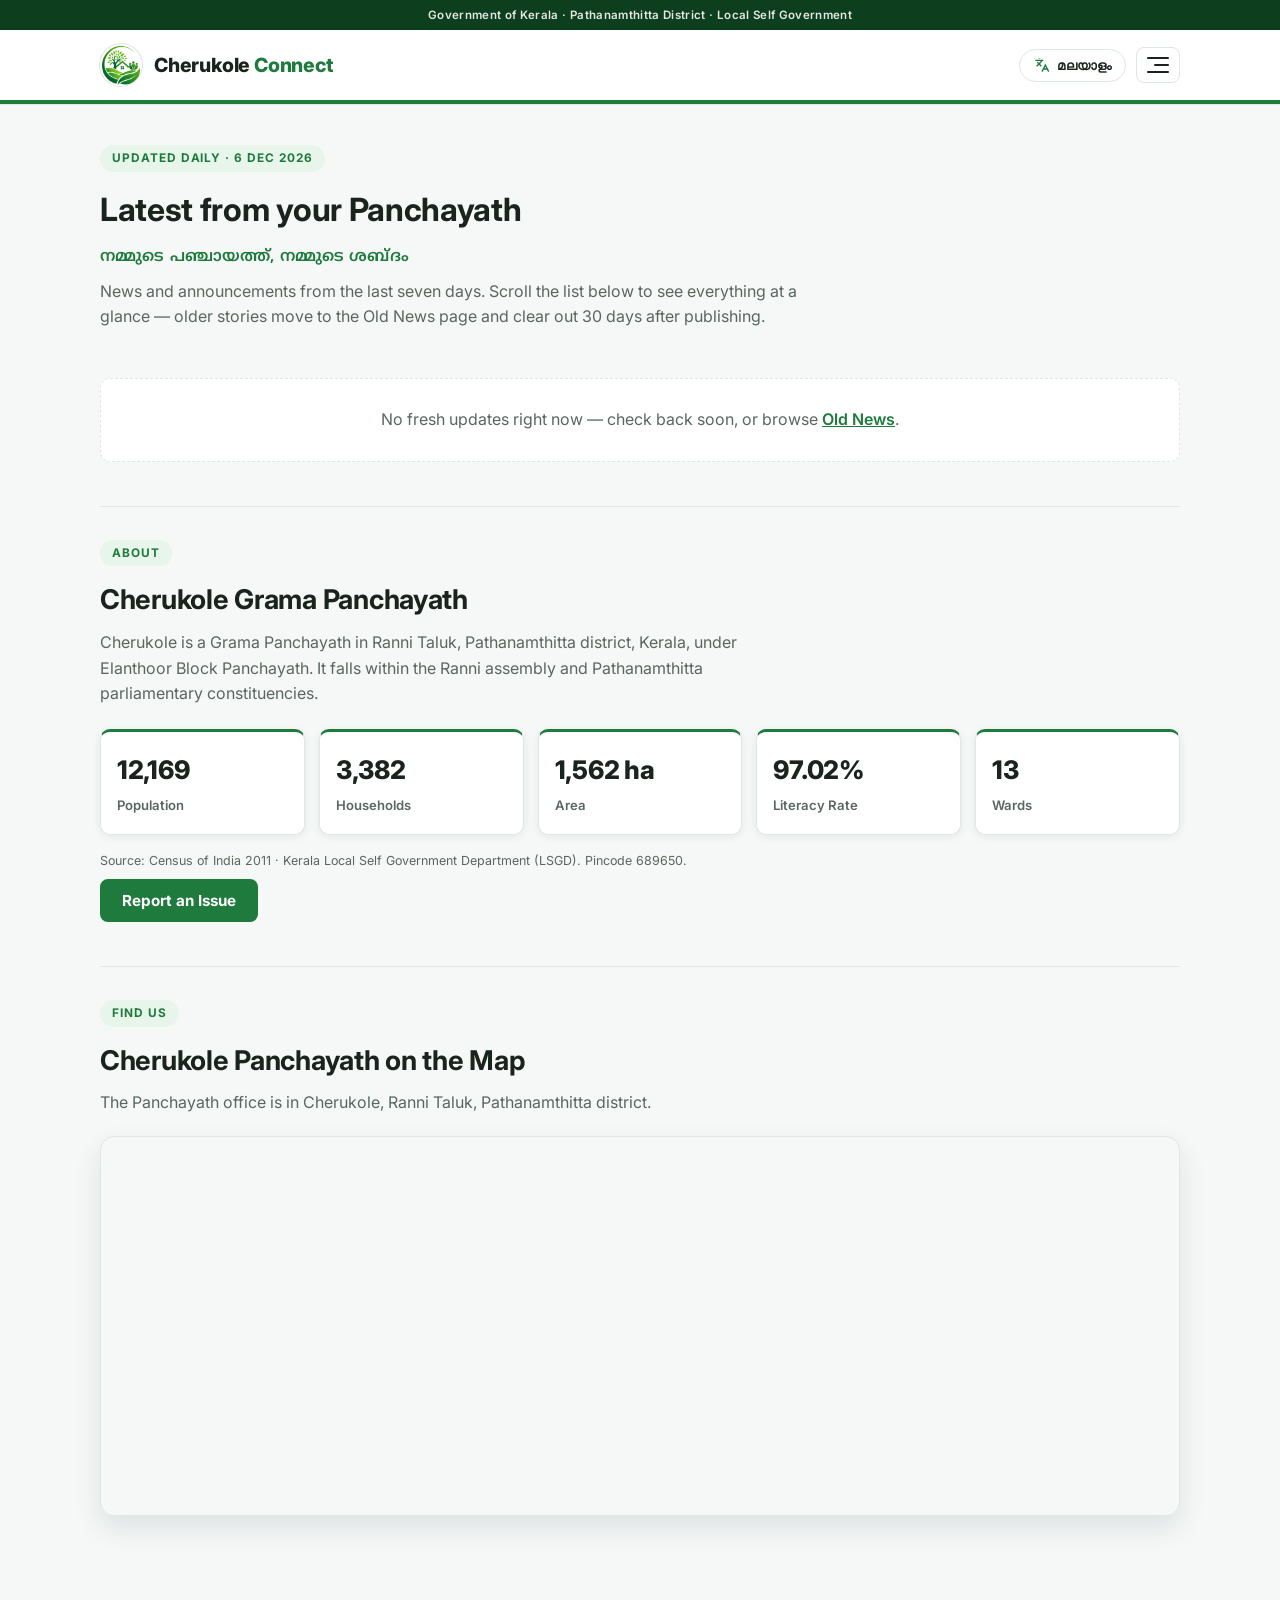
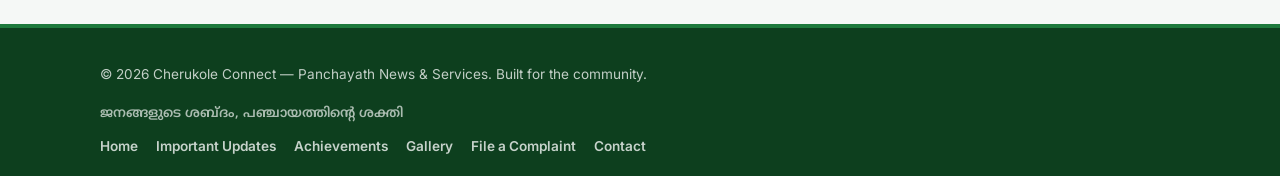
==== commit 9464f3a0: "Add civic-info sections to Updates and Achievements pages Both pages were just a hero + empty state " ====
--- a/index.html
+++ b/index.html
@@ -226,6 +226,32 @@
     </div>
     <div class="updates-list" id="updatesGrid"></div>
     <p class="empty-state" id="updatesEmptyState" hidden data-i18n="updates.empty">No important updates at the moment.</p>
+
+    <!-- ===== GRAMA SABHA — static civic-info background, always
+         present, so this page has real substance even before the
+         office has posted a notice. ===== -->
+    <div class="about-section">
+      <div class="helpdesk-heading">
+        <p class="eyebrow" data-i18n="gramasabha.eyebrow">Grassroots Democracy</p>
+        <h2 data-i18n="gramasabha.title">What is a Grama Sabha?</h2>
+        <p class="hero-sub" data-i18n="gramasabha.body">The Grama Sabha is the general assembly of every registered voter in a ward &mdash; the foundation of local self-government in Kerala. It meets to discuss local needs, help shape the Panchayath's development plans, select beneficiaries for welfare schemes, and review the Panchayath's work through social audit.</p>
+      </div>
+      <div class="about-grid about-grid-3">
+        <div class="about-stat">
+          <span class="about-stat-value">2+</span>
+          <span class="about-stat-label" data-i18n="gramasabha.freq">Meetings a year</span>
+        </div>
+        <div class="about-stat">
+          <span class="about-stat-value">7 days</span>
+          <span class="about-stat-label" data-i18n="gramasabha.notice">Advance notice required</span>
+        </div>
+        <div class="about-stat">
+          <span class="about-stat-value">10%</span>
+          <span class="about-stat-label" data-i18n="gramasabha.quorum">Quorum of ward voters</span>
+        </div>
+      </div>
+      <p class="about-source" data-i18n="gramasabha.source">Source: The Kerala Panchayat Raj Act, 1994.</p>
+    </div>
   </section>
 
   <!-- ===== ACHIEVEMENTS ===== -->
@@ -237,6 +263,44 @@
     </div>
     <div class="achievements-grid" id="achievementsGrid"></div>
     <p class="empty-state" id="achievementsEmptyState" hidden data-i18n="achievements.empty">No achievements listed yet.</p>
+
+    <!-- ===== FUNCTIONS — static civic-info background: what a
+         Grama Panchayat is constitutionally responsible for, framing
+         this page with real content even before entries are added. ===== -->
+    <div class="about-section">
+      <div class="helpdesk-heading">
+        <p class="eyebrow" data-i18n="functions.eyebrow">Local Governance</p>
+        <h2 data-i18n="functions.title">What the Panchayath Does</h2>
+        <p class="hero-sub" data-i18n="functions.sub">Grama Panchayaths in Kerala are responsible for a wide range of local services and development work, devolved under the 73rd Constitutional Amendment and the Kerala Panchayat Raj Act.</p>
+      </div>
+      <div class="function-grid">
+        <div class="function-card">
+          <h3 data-i18n="functions.civic.title">Civic Infrastructure</h3>
+          <p data-i18n="functions.civic.desc">Roads, drains, street lighting, and drinking water supply.</p>
+        </div>
+        <div class="function-card">
+          <h3 data-i18n="functions.health.title">Public Health &amp; Sanitation</h3>
+          <p data-i18n="functions.health.desc">Waste management, sanitation, and local health facilities.</p>
+        </div>
+        <div class="function-card">
+          <h3 data-i18n="functions.agri.title">Agriculture &amp; Allied</h3>
+          <p data-i18n="functions.agri.desc">Agriculture, land improvement, minor irrigation, and animal husbandry.</p>
+        </div>
+        <div class="function-card">
+          <h3 data-i18n="functions.welfare.title">Social Welfare</h3>
+          <p data-i18n="functions.welfare.desc">Support for weaker sections, women, children, and poverty alleviation.</p>
+        </div>
+        <div class="function-card">
+          <h3 data-i18n="functions.edu.title">Education &amp; Culture</h3>
+          <p data-i18n="functions.edu.desc">Support for schools, libraries, and cultural programmes.</p>
+        </div>
+        <div class="function-card">
+          <h3 data-i18n="functions.planning.title">Local Development Planning</h3>
+          <p data-i18n="functions.planning.desc">Preparing and executing the Panchayath's own development plan.</p>
+        </div>
+      </div>
+      <p class="about-source" data-i18n="functions.source">Source: The Eleventh Schedule of the Constitution of India, and the Kerala Panchayat Raj Act, 1994.</p>
+    </div>
   </section>
 
   <!-- ===== OLD NEWS ===== -->
--- a/styles.css
+++ b/styles.css
@@ -1155,11 +1155,53 @@
   margin: 0;
 }
 
+.about-grid-3{
+  grid-template-columns: repeat(3, 1fr);
+}
+
 @media (max-width: 480px){
   .about-section{ margin-top: 36px; padding-top: 26px; }
   .about-grid{ grid-template-columns: repeat(2, 1fr); gap: 10px; }
+  .about-grid-3{ grid-template-columns: repeat(3, 1fr); }
   .about-stat{ padding: 14px 12px; }
   .about-stat-value{ font-size: 1.3rem; }
+}
+
+@media (max-width: 400px){
+  .about-grid-3{ grid-template-columns: 1fr; }
+}
+
+/* =========================================================
+   FUNCTIONS — "what the Panchayath does" cards on the
+   Achievements page. Plain informational cards: no icon, just
+   a title and one line, reusing the site's card language.
+   ========================================================= */
+.function-grid{
+  display: grid;
+  grid-template-columns: repeat(auto-fit, minmax(210px, 1fr));
+  gap: 14px;
+  margin: 22px 0 16px;
+}
+.function-card{
+  background: var(--surface);
+  border: 1px solid var(--border);
+  border-top: 3px solid var(--primary);
+  border-radius: var(--radius);
+  box-shadow: var(--shadow-sm);
+  padding: 16px 18px;
+}
+.function-card h3{
+  font-family: var(--font-body);
+  font-weight: 700;
+  font-size: .98rem;
+  color: var(--ink);
+  margin: 0 0 6px;
+}
+.function-card p{
+  margin: 0;
+  font-size: .88rem;
+  color: var(--ink-soft);
+  line-height: 1.5;
 }
 
 /* =========================================================
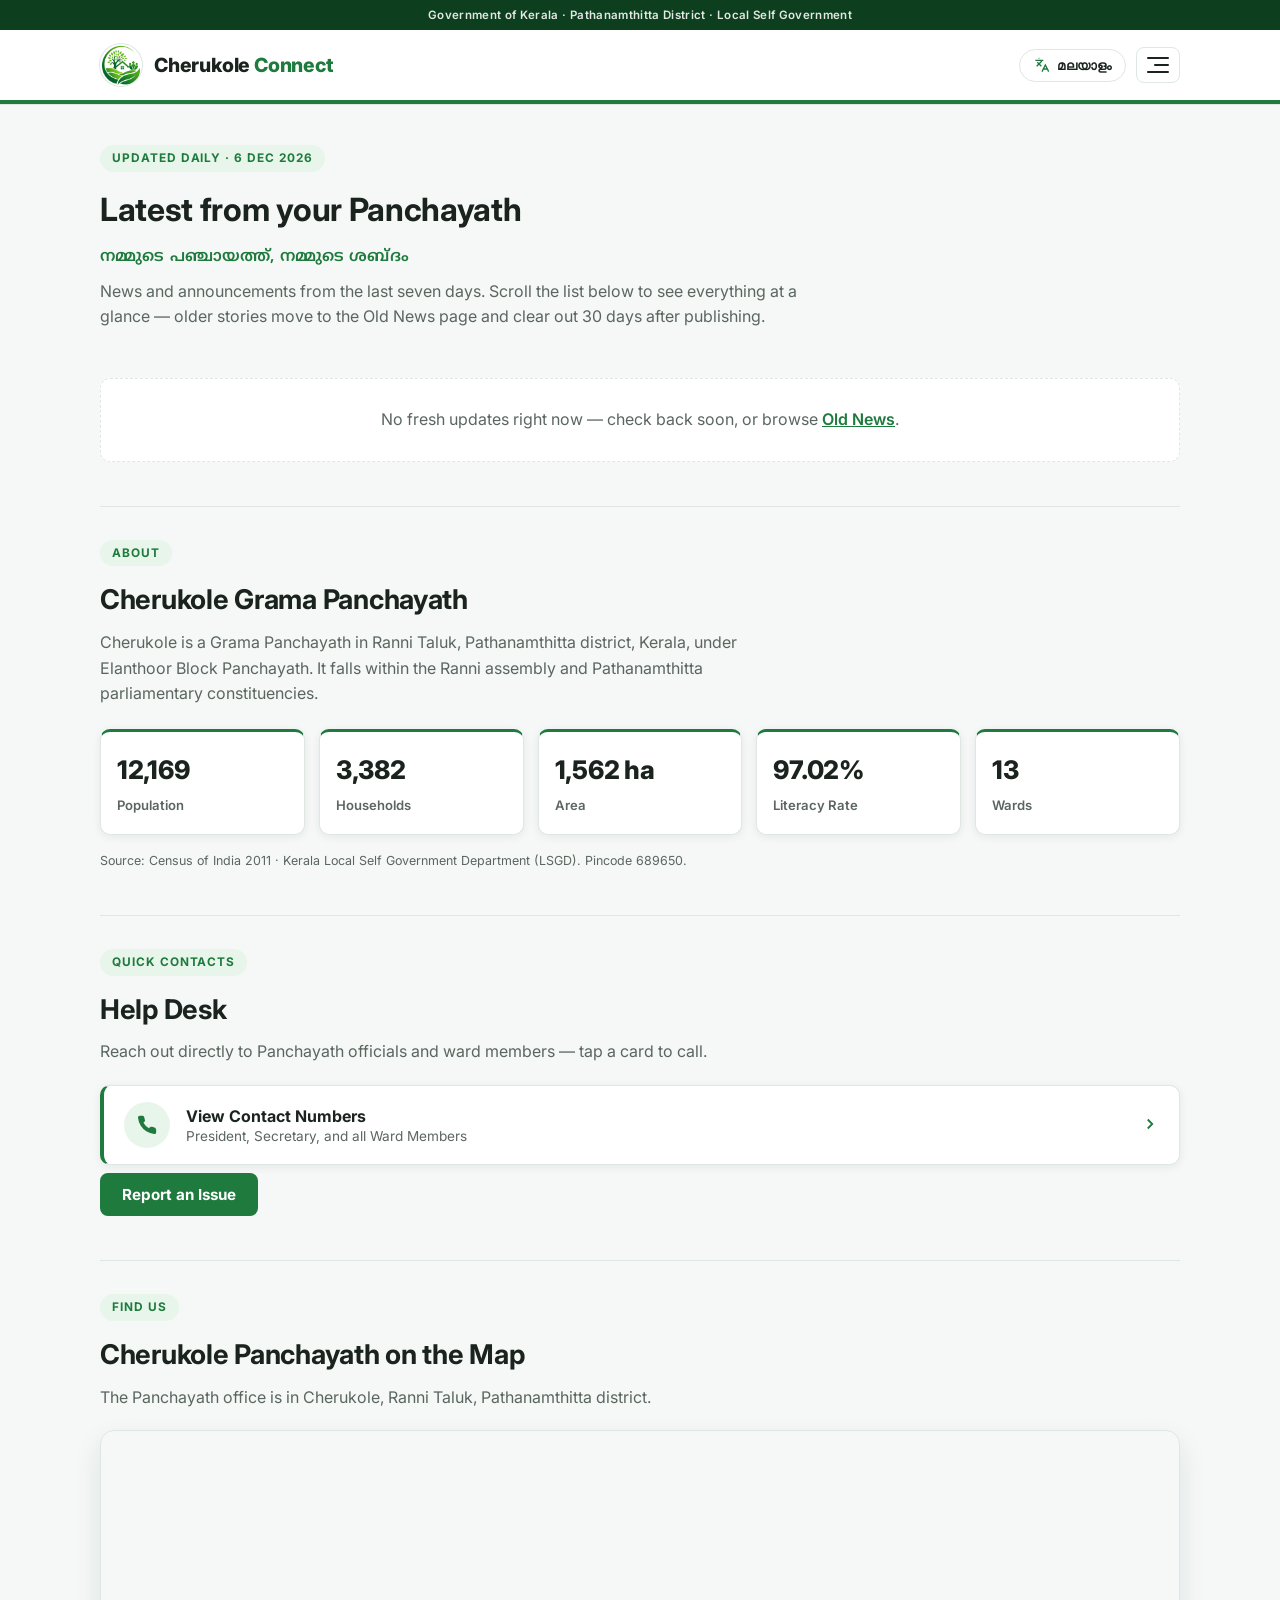
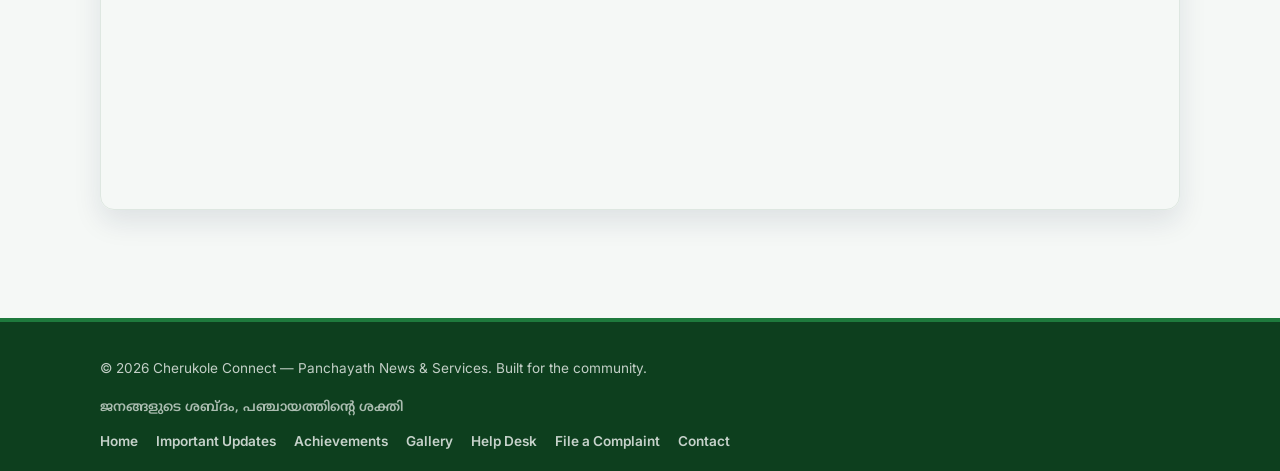
==== commit b924d86e: "Turn Help Desk into its own page, linked from a home page button The Help Desk contact cards no long" ====
--- a/index.html
+++ b/index.html
@@ -6,8 +6,8 @@
 <title>Cherukole Connect | Official Portal of Cherukole Grama Panchayat</title>
 
 <!-- ===== SEO: core meta tags ===== -->
-<meta name="description" content="Cherukole Connect is the official news and services portal for Cherukole Grama Panchayath, Kerala. Get the latest updates, announcements, achievements, gallery, and file complaints online.">
-<meta name="keywords" content="Cherukole Grama Panchayath, Cherukole Connect, Kerala panchayath, panchayath news, panchayath services, grama panchayath, file complaint panchayath, ചെറുകോൽ ഗ്രാമപഞ്ചായത്ത്">
+<meta name="description" content="Cherukole Connect is the official news and services portal for Cherukole (Cherukol) Grama Panchayath, Kerala. Get the latest updates, announcements, achievements, gallery, and file complaints online.">
+<meta name="keywords" content="Cherukole Grama Panchayath, Cherukole Connect, Cherukol Grama Panchayath, Cherukol Connect, Cherukol, Kerala panchayath, panchayath news, panchayath services, grama panchayath, file complaint panchayath, ചെറുകോൽ ഗ്രാമപഞ്ചായത്ത്">
 <meta name="author" content="Cherukole Grama Panchayath">
 <meta name="robots" content="index, follow">
 <link rel="canonical" href="https://cherukoleconnect.in/">
@@ -39,7 +39,7 @@
   "@context": "https://schema.org",
   "@type": "GovernmentOrganization",
   "name": "Cherukole Grama Panchayath",
-  "alternateName": "Cherukole Connect",
+  "alternateName": ["Cherukole Connect", "Cherukol Grama Panchayath", "Cherukol Connect", "Cherukol"],
   "url": "https://cherukoleconnect.in/",
   "logo": "https://cherukoleconnect.in/logo.png",
   "address": {
@@ -95,6 +95,7 @@
       <button class="nav-link" data-tab="achievements" data-i18n="nav.achievements">Achievements</button>
       <button class="nav-link" data-tab="oldnews" data-i18n="nav.oldnews">Old News</button>
       <button class="nav-link" data-tab="gallery" data-i18n="nav.gallery">Gallery</button>
+      <button class="nav-link" data-tab="helpdesk" data-i18n="nav.helpdesk">Help Desk</button>
       <button class="nav-link" data-tab="complaint" data-i18n="nav.complaint">File a Complaint</button>
       <button class="nav-link" data-tab="contact" data-i18n="nav.contact">Contact</button>
     </nav>
@@ -183,16 +184,27 @@
       <p class="about-source" data-i18n="about.source">Source: Census of India 2011 &middot; Kerala Local Self Government Department (LSGD). Pincode 689650.</p>
     </div>
 
-    <!-- ===== HELP DESK — quick-dial contacts for officials & ward members ===== -->
-    <div class="helpdesk-section" id="helpDeskSection">
+    <!-- ===== HELP DESK — compact link to the dedicated Help Desk
+         page (id="tab-helpdesk" below), instead of showing all the
+         contact cards inline on the home page. ===== -->
+    <div class="about-section">
       <div class="helpdesk-heading">
         <p class="eyebrow" data-i18n="helpdesk.eyebrow">Quick Contacts</p>
         <h2 data-i18n="helpdesk.title">Help Desk</h2>
         <p class="hero-sub" data-i18n="helpdesk.sub">Reach out directly to Panchayath officials and ward members — tap a card to call.</p>
       </div>
-      <div class="helpdesk-grid" id="helpDeskGrid"></div>
-      <p class="helpdesk-subhead" id="helpDeskWardHeading" data-i18n="helpdesk.wardHeading" hidden>Ward Members</p>
-      <div class="helpdesk-grid helpdesk-grid-ward" id="helpDeskWardGrid"></div>
+      <button type="button" class="helpdesk-cta" data-tab="helpdesk">
+        <span class="helpdesk-cta-icon">
+          <svg width="22" height="22" viewBox="0 0 24 24" fill="currentColor" aria-hidden="true"><path d="M22 16.9v3a2 2 0 0 1-2.2 2 19.8 19.8 0 0 1-8.6-3 19.5 19.5 0 0 1-6-6 19.8 19.8 0 0 1-3-8.7A2 2 0 0 1 4.1 2h3a2 2 0 0 1 2 1.7c.1.9.3 1.8.6 2.7a2 2 0 0 1-.4 2.1L8.1 9.6a16 16 0 0 0 6 6l1.1-1.2a2 2 0 0 1 2.1-.4c.9.3 1.8.5 2.7.6a2 2 0 0 1 1.7 2z"/></svg>
+        </span>
+        <span class="helpdesk-cta-text">
+          <strong data-i18n="helpdesk.ctaTitle">View Contact Numbers</strong>
+          <span data-i18n="helpdesk.ctaSub">President, Secretary, and all Ward Members</span>
+        </span>
+        <span class="helpdesk-cta-arrow" aria-hidden="true">
+          <svg width="18" height="18" viewBox="0 0 24 24" fill="none" stroke="currentColor" stroke-width="2.4"><path d="M9 18l6-6-6-6"/></svg>
+        </span>
+      </button>
     </div>
 
     <button type="button" class="btn-secondary report-issue-btn" data-tab="complaint" data-i18n="home.reportIssue">Report an Issue</button>
@@ -312,6 +324,53 @@
     </div>
     <div class="news-list" id="oldNewsGrid"></div>
     <p class="empty-state" id="oldEmptyState" hidden data-i18n="oldnews.empty">Nothing in the archive at the moment.</p>
+
+    <!-- ===== SCHEMES — static reference list of major, stable
+         central/Kerala welfare schemes. Not a live feed (this is a
+         static site) — deliberately limited to well-established,
+         long-running programmes rather than "breaking news" that
+         would go stale immediately, with a clear pointer to check
+         the official portal since eligibility/details do change. ===== -->
+    <div class="about-section">
+      <div class="helpdesk-heading">
+        <p class="eyebrow" data-i18n="schemes.eyebrow">Government Schemes</p>
+        <h2 data-i18n="schemes.title">Schemes You May Be Eligible For</h2>
+        <p class="hero-sub" data-i18n="schemes.sub">A few major Central and Kerala government welfare schemes. Eligibility and application details change from time to time &mdash; check the official site linked, or ask at the Panchayath office, before applying.</p>
+      </div>
+      <div class="function-grid">
+        <a class="function-card function-card-link" href="https://pmkisan.gov.in" target="_blank" rel="noopener">
+          <h3>PM-KISAN</h3>
+          <p data-i18n="schemes.kisan.desc">₹6,000/year income support for eligible farmer families, paid in three instalments.</p>
+          <span class="function-card-link-label">pmkisan.gov.in</span>
+        </a>
+        <a class="function-card function-card-link" href="https://nrega.nic.in" target="_blank" rel="noopener">
+          <h3>MGNREGA</h3>
+          <p data-i18n="schemes.mgnrega.desc">Guaranteed 100 days of wage employment a year for rural households.</p>
+          <span class="function-card-link-label">nrega.nic.in</span>
+        </a>
+        <a class="function-card function-card-link" href="https://sha.kerala.gov.in" target="_blank" rel="noopener">
+          <h3 data-i18n="schemes.kasp.title">Karunya Arogya Suraksha Padhathi (KASP)</h3>
+          <p data-i18n="schemes.kasp.desc">Cashless health insurance up to ₹5 lakh per family per year for eligible families.</p>
+          <span class="function-card-link-label">sha.kerala.gov.in</span>
+        </a>
+        <a class="function-card function-card-link" href="https://www.kudumbashree.org" target="_blank" rel="noopener">
+          <h3 data-i18n="schemes.kudumbashree.title">Kudumbashree</h3>
+          <p data-i18n="schemes.kudumbashree.desc">Kerala's poverty eradication and women's empowerment programme, built on local self-help groups.</p>
+          <span class="function-card-link-label">kudumbashree.org</span>
+        </a>
+        <a class="function-card function-card-link" href="https://lifemission.lsgkerala.gov.in" target="_blank" rel="noopener">
+          <h3 data-i18n="schemes.life.title">LIFE Mission</h3>
+          <p data-i18n="schemes.life.desc">Free housing for landless and homeless families in Kerala.</p>
+          <span class="function-card-link-label">lifemission.lsgkerala.gov.in</span>
+        </a>
+        <a class="function-card function-card-link" href="https://socialsecuritymission.gov.in" target="_blank" rel="noopener">
+          <h3 data-i18n="schemes.pension.title">Social Security Pensions</h3>
+          <p data-i18n="schemes.pension.desc">Monthly pensions for elderly, widowed, and differently-abled residents.</p>
+          <span class="function-card-link-label">socialsecuritymission.gov.in</span>
+        </a>
+      </div>
+      <p class="about-source" data-i18n="schemes.source">These are national/state programmes, not specific to Cherukole Panchayath &mdash; visit the official site or the Panchayath office to check current eligibility.</p>
+    </div>
   </section>
 
   <!-- ===== GALLERY ===== -->
@@ -322,6 +381,22 @@
       <p class="hero-sub" data-i18n="gallery.sub">Capturing Cherukole Panchayath's initiatives, emergency response, community events, and public services.</p>
     </div>
     <div class="gallery-grid" id="galleryGrid"></div>
+  </section>
+
+  <!-- ===== HELP DESK — dedicated page for officials & ward member
+       contacts, sourced from the "HelpDesk" Sheet tab (see script.js).
+       Linked from the Help Desk button on the home page and from the
+       main nav. ===== -->
+  <section class="tab-panel" id="tab-helpdesk">
+    <div class="hero hero-small">
+      <p class="eyebrow" data-i18n="helpdesk.eyebrow">Quick Contacts</p>
+      <h2 data-i18n="helpdesk.title">Help Desk</h2>
+      <p class="hero-sub" data-i18n="helpdesk.sub">Reach out directly to Panchayath officials and ward members — tap a card to call.</p>
+    </div>
+    <div class="helpdesk-grid" id="helpDeskGrid"></div>
+    <p class="helpdesk-subhead" id="helpDeskWardHeading" data-i18n="helpdesk.wardHeading" hidden>Ward Members</p>
+    <div class="helpdesk-grid helpdesk-grid-ward" id="helpDeskWardGrid"></div>
+    <p class="empty-state" id="helpDeskEmptyState" hidden data-i18n="helpdesk.empty">No contacts listed yet &mdash; check back soon.</p>
   </section>
 
   <!-- ===== COMPLAINT BOX ===== -->
@@ -422,6 +497,7 @@
       <button class="link-btn" data-tab="updates" data-i18n="nav.updates">Important Updates</button>
       <button class="link-btn" data-tab="achievements" data-i18n="nav.achievements">Achievements</button>
       <button class="link-btn" data-tab="gallery" data-i18n="nav.gallery">Gallery</button>
+      <button class="link-btn" data-tab="helpdesk" data-i18n="nav.helpdesk">Help Desk</button>
       <button class="link-btn" data-tab="complaint" data-i18n="nav.complaint">File a Complaint</button>
       <button class="link-btn" data-tab="contact" data-i18n="nav.contact">Contact</button>
     </div>
--- a/styles.css
+++ b/styles.css
@@ -1204,6 +1204,24 @@
   line-height: 1.5;
 }
 
+.function-card-link{
+  display: block;
+  text-decoration: none;
+  color: inherit;
+  transition: box-shadow .15s ease, border-color .15s ease;
+}
+.function-card-link:hover{
+  box-shadow: var(--shadow);
+  border-color: var(--primary);
+}
+.function-card-link-label{
+  display: block;
+  margin-top: 8px;
+  font-size: .78rem;
+  font-weight: 700;
+  color: var(--primary-dark);
+}
+
 /* =========================================================
    MAP — Panchayath location, home page only.
    ========================================================= */
@@ -1238,15 +1256,57 @@
    office can correct a wrong number or add/remove a ward member
    themselves, the same way they edit News or Updates.
    ========================================================= */
-.helpdesk-section{
-  margin: 44px 0 8px;
-  padding-top: 32px;
-  border-top: 1px solid var(--border);
-}
-.helpdesk-section[hidden]{ display: none; }
-
 .helpdesk-heading{ max-width: 680px; margin-bottom: 20px; }
 .helpdesk-heading h2{ font-size: 1.7rem; padding-bottom: 0; }
+
+/* Home page button linking to the dedicated Help Desk page
+   (#tab-helpdesk), replacing the old inline contact grid there. */
+.helpdesk-cta{
+  display: flex;
+  align-items: center;
+  gap: 16px;
+  width: 100%;
+  background: var(--surface);
+  border: 1px solid var(--border);
+  border-left: 4px solid var(--primary);
+  border-radius: var(--radius);
+  box-shadow: var(--shadow-sm);
+  padding: 16px 20px;
+  cursor: pointer;
+  text-align: left;
+  transition: box-shadow .15s ease;
+}
+.helpdesk-cta:hover{ box-shadow: var(--shadow); }
+.helpdesk-cta-icon{
+  flex: 0 0 auto;
+  width: 46px;
+  height: 46px;
+  border-radius: 50%;
+  background: var(--primary-light);
+  color: var(--primary);
+  display: flex;
+  align-items: center;
+  justify-content: center;
+}
+.helpdesk-cta-text{
+  flex: 1;
+  min-width: 0;
+  display: flex;
+  flex-direction: column;
+  gap: 2px;
+}
+.helpdesk-cta-text strong{
+  font-size: 1rem;
+  color: var(--ink);
+}
+.helpdesk-cta-text span{
+  font-size: .85rem;
+  color: var(--ink-soft);
+}
+.helpdesk-cta-arrow{
+  flex: 0 0 auto;
+  color: var(--primary);
+}
 
 .helpdesk-subhead{
   font-size: .96rem;
